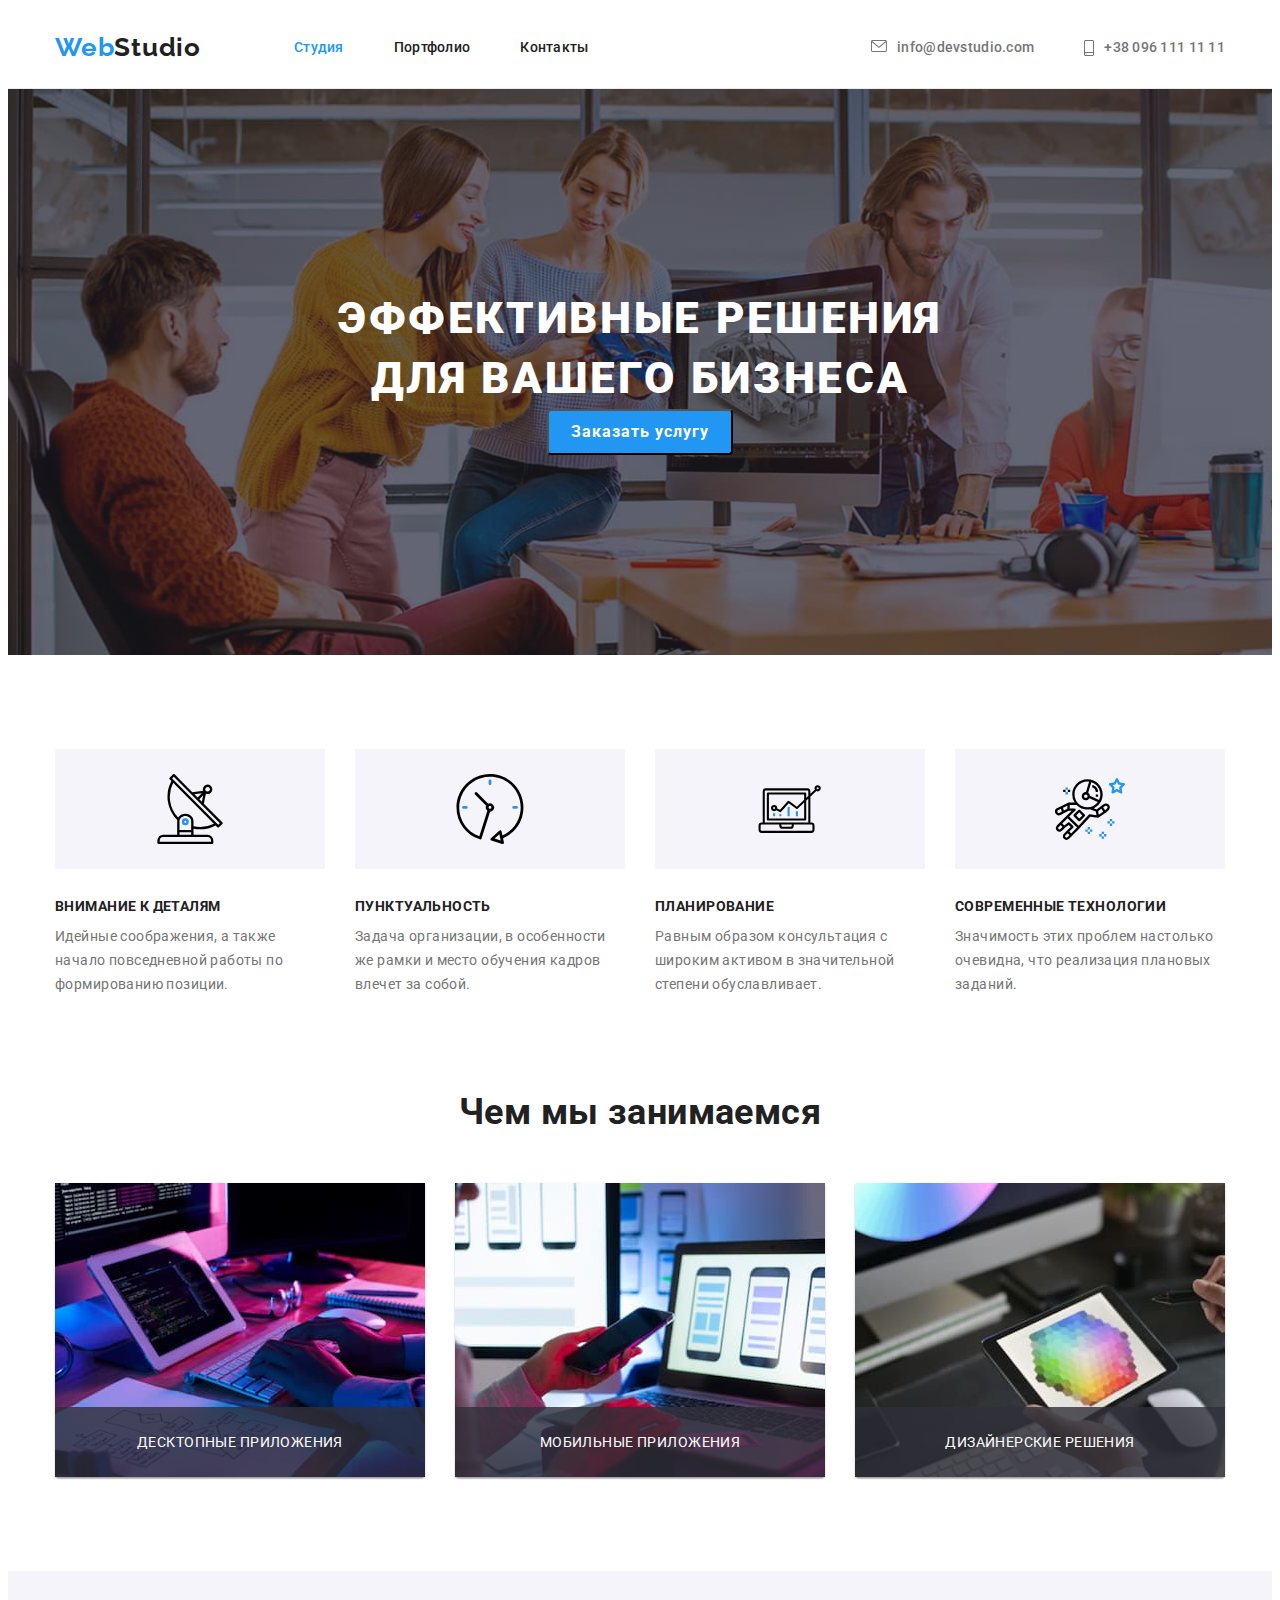
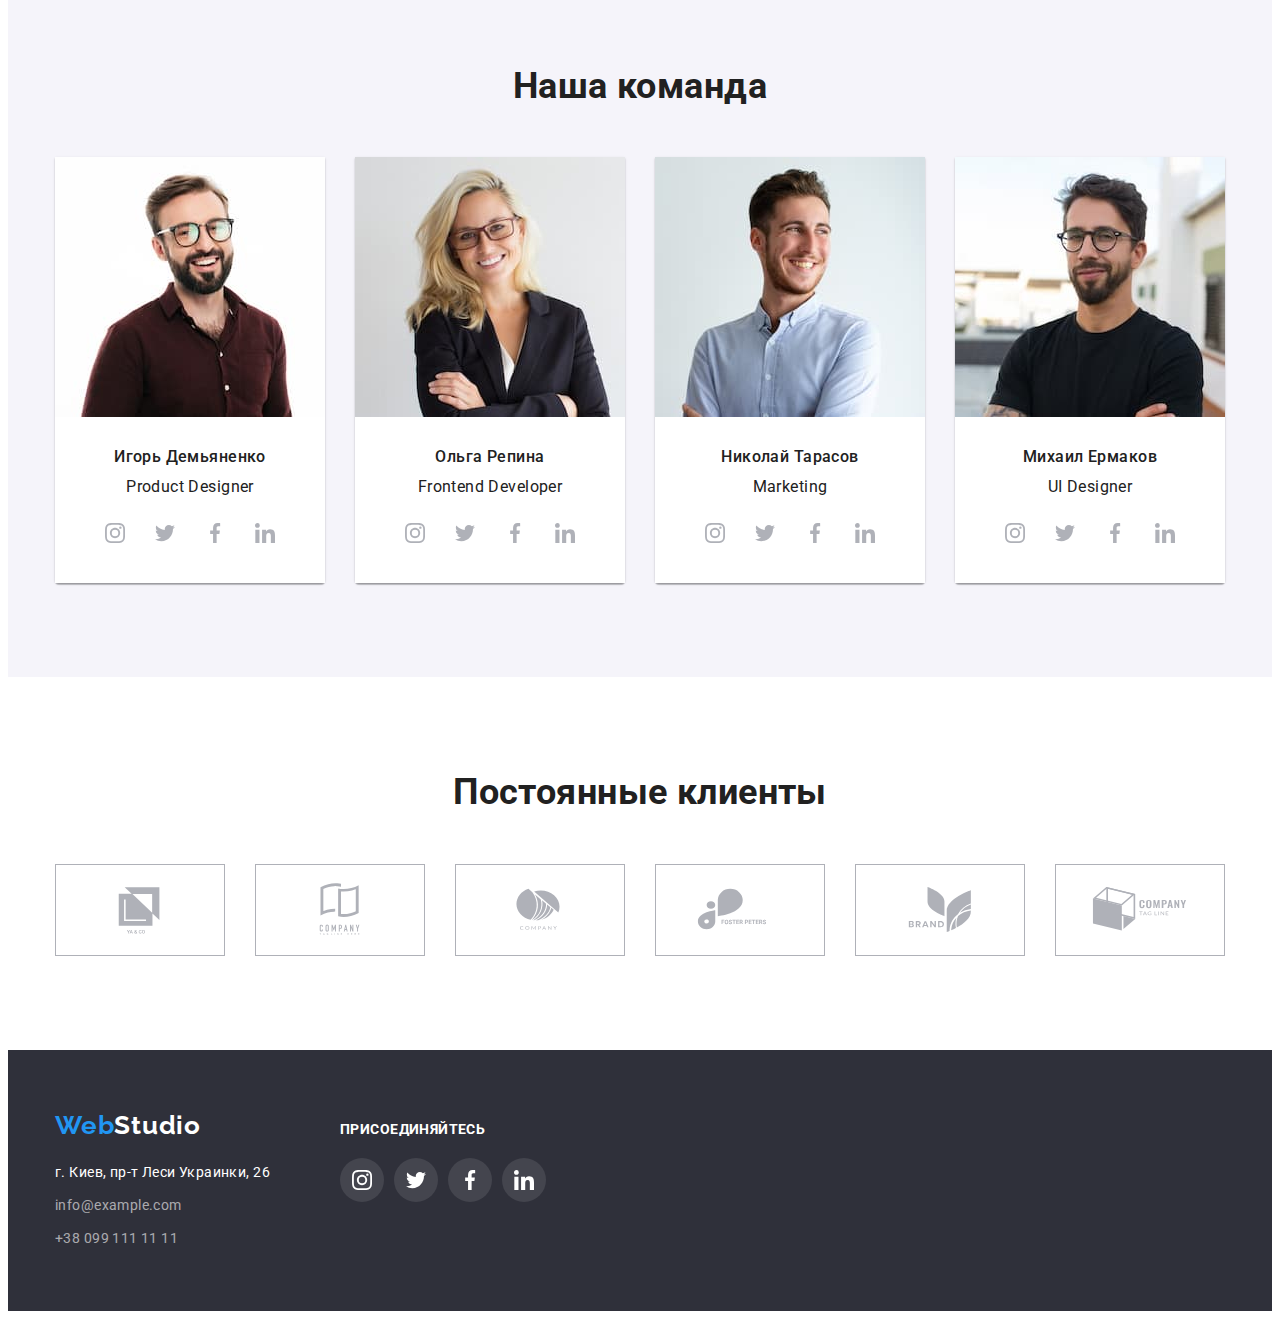
==== index.html @ f49688d1 "Initial commit" ====
<!DOCTYPE html>
<html lang="ru">
  <head>
    <meta charset="UTF-8" />
    <meta http-equiv="X-UA-Compatible" content="IE=edge" />
    <meta name="viewport" content="width=device-width, initial-scale=1.0" />
    <title>Document</title>
    <link
      rel="stylesheet"
      href="https://cdnjs.cloudflare.com/ajax/libs/modern-normalize/1.1.0/modern-normalize.min.css"
      integrity="sha512-wpPYUAdjBVSE4KJnH1VR1HeZfpl1ub8YT/NKx4PuQ5NmX2tKuGu6U/JRp5y+Y8XG2tV+wKQpNHVUX03MfMFn9Q=="
      crossorigin="anonymous"
      referrerpolicy="no-referrer"
    />
    <link rel="stylesheet" href="./css/styles.css" />
    <link rel="preconnect" href="https://fonts.googleapis.com" />
    <link rel="preconnect" href="https://fonts.gstatic.com" crossorigin />
    <link
      href="https://fonts.googleapis.com/css2?family=Raleway:wght@700&family=Roboto:wght@400;500;700;900&display=swap"
      rel="stylesheet"
    />
  </head>

  <body>
    <header class="header">
      <div class="container">
        <!--Робимо верхню рамку-->

        <nav class="nav">
          <a class="logo" href="./index.html" rel="noopener nofollow noreferrer"
            >Web<span class="logo-span">Studio</span></a
          >
          <ul class="nav-list ul">
            <li class="li">
              <a class="navigation-header current" href="./index.html"
                >Студия</a
              >
            </li>
            <li class="li">
              <a class="navigation-header" href="./portfolio.html">Портфолио</a>
            </li>
            <li class="li">
              <a class="navigation-header" href="#">Контакты</a>
            </li>
          </ul>
          <ul class="contacts-list ul">
            <li class="li contacts-icon">
              <a class="navigation-contacts" href="mailto:info@devstudio.com">
                <svg class="contacts-envelope">
                  <use href="./images/icon.svg#icon-envelope"></use>
                </svg>
                info@devstudio.com</a
              >
            </li>
            <li class="li contacts-icon">
              <a class="navigation-contacts" href="tel:+380961111111">
                <svg class="contacts-phone">
                  <use href="./images/icon.svg#icon-smartphone"></use>
                </svg>
                +38 096 111 11 11</a
              >
            </li>
          </ul>
        </nav>
      </div>
    </header>

    <!-- Hero  -->

    <main>
      <section class="hero grey">
        <div class="container">
          <h1 class="hero-header">Эффективные решения для вашего бизнеса</h1>
          <button type="button" class="button primary">Заказать услугу</button>
        </div>
      </section>

      <!-- Описание преимуществ -->

      <section class="advantage">
        <div class="container">
          <h2 hidden>Преимущества</h2>
          <ul class="advant-list li">
            <li class="advant-item">
              <div class="advant-bg">
                <svg class="advant-icon">
                  <use href="./images/icon.svg#icon-antenna-1"></use>
                </svg>
              </div>
              <h3 class="advant-title">ВНИМАНИЕ К ДЕТАЛЯМ</h3>
              <p class="advant-text">
                Идейные соображения, а также начало повседневной работы по
                формированию позиции.
              </p>
            </li>
            <li class="advant-item">
              <div class="advant-bg">
                <svg class="advant-icon">
                  <use href="./images/icon.svg#icon-clock-1"></use>
                </svg>
              </div>
              <h3 class="advant-title">ПУНКТУАЛЬНОСТЬ</h3>
              <p class="advant-text">
                Задача организации, в особенности же рамки и место обучения
                кадров влечет за собой.
              </p>
            </li>
            <li class="advant-item">
              <div class="advant-bg">
                <svg class="advant-icon">
                  <use href="./images/icon.svg#icon-diagram-1"></use>
                </svg>
              </div>
              <h3 class="advant-title">ПЛАНИРОВАНИЕ</h3>
              <p class="advant-text">
                Равным образом консультация с широким активом в значительной
                степени обуславливает.
              </p>
            </li>
            <li class="advant-item">
              <div class="advant-bg">
                <svg class="advant-icon">
                  <use href="./images/icon.svg#icon-astronaut-1"></use>
                </svg>
              </div>
              <h3 class="advant-title">СОВРЕМЕННЫЕ ТЕХНОЛОГИИ</h3>
              <p class="advant-text">
                Значимость этих проблем настолько очевидна, что реализация
                плановых заданий.
              </p>
            </li>
          </ul>
        </div>
      </section>

      <!-- Чем занимаемся -->
      <section class="work">
        <div class="container">
          <h2 class="work-head">Чем мы занимаемся</h2>
          <ul class="work-list li card-set">
            <li class="work-pic card-set-item">
              <img
                src="./images/Coders1.jpg"
                alt="Мы занимаемся кодингом"
                width="370"
                height="294"
              />
              <p class="work-pic-desc">десктопные приложения</p>
            </li>
            <li class="work-pic card-set-item">
              <img
                src="./images/Phones2.jpg"
                alt="Мы занимаемся настройкой телефонов"
                width="370"
                height="294"
              />
              <p class="work-pic-desc">мобильные приложения</p>
            </li>
            <li class="work-pic card-set-item">
              <img
                src="./images/Raduga3.jpg"
                alt="Мы делаем радугу"
                width="370"
                height="294"
              />
              <p class="work-pic-desc">дизайнерские решения</p>
            </li>
          </ul>
        </div>
      </section>

      <!--  Команда-->
      <section class="team">
        <div class="container team-container">
          <h2 class="team-header">Наша команда</h2>
          <ul class="team-list li card-set">
            <li class="card-set-item">
              <figure class="team-pic li">
                <img
                  src="./images/Igor2.jpg"
                  alt="Фотография Игоря Демьяненко"
                  width="270"
                  height="260"
                />
                <figcaption class="team-caption">
                  <h3 class="team-title">Игорь Демьяненко</h3>
                  <p lang="en" class="team-par">Product Designer</p>
                  <ul class="li team-sm-list">
                    <li class="sm-item">
                      <a
                        class="team-social-media"
                        href=""
                        target="_blank"
                        rel="noopener noreference"
                      >
                        <svg class="sm-link">
                          <use href="./images/icon.svg#icon-instagram-1"></use>
                        </svg>
                      </a>
                    </li>
                    <li class="sm-item">
                      <a
                        class="team-social-media"
                        href=""
                        target="_blank"
                        rel="noopener noreference"
                      >
                        <svg class="sm-link">
                          <use href="./images/icon.svg#icon-twitter-1"></use>
                        </svg>
                      </a>
                    </li>
                    <li class="sm-item">
                      <a
                        class="team-social-media"
                        href=""
                        target="_blank"
                        rel="noopener noreference"
                      >
                        <svg class="sm-link">
                          <use href="./images/icon.svg#icon-facebook-1"></use>
                        </svg>
                      </a>
                    </li>
                    <li class="sm-item">
                      <a
                        class="team-social-media"
                        href=""
                        target="_blank"
                        rel="noopener noreference"
                      >
                        <svg class="sm-link">
                          <use href="./images/icon.svg#icon-linkedin-1"></use>
                        </svg>
                      </a>
                    </li>
                  </ul>
                </figcaption>
              </figure>
            </li>
            <li class="card-set-item">
              <figure class="team-pic li">
                <img
                  src="./images/Olga2.jpg"
                  alt="Фотография Ольги Репиной"
                  width="270"
                  height="260"
                />
                <figcaption class="team-caption">
                  <h3 class="team-title">Ольга Репина</h3>
                  <p lang="en" class="team-par">Frontend Developer</p>
                  <ul class="li team-sm-list">
                    <li class="sm-item">
                      <a
                        class="team-social-media"
                        href=""
                        target="_blank"
                        rel="noopener noreference"
                      >
                        <svg class="sm-link">
                          <use href="./images/icon.svg#icon-instagram-1"></use>
                        </svg>
                      </a>
                    </li>
                    <li class="sm-item">
                      <a
                        class="team-social-media"
                        href=""
                        target="_blank"
                        rel="noopener noreference"
                      >
                        <svg class="sm-link">
                          <use href="./images/icon.svg#icon-twitter-1"></use>
                        </svg>
                      </a>
                    </li>
                    <li class="sm-item">
                      <a
                        class="team-social-media"
                        href=""
                        target="_blank"
                        rel="noopener noreference"
                      >
                        <svg class="sm-link">
                          <use href="./images/icon.svg#icon-facebook-1"></use>
                        </svg>
                      </a>
                    </li>
                    <li class="sm-item">
                      <a
                        class="team-social-media"
                        href=""
                        target="_blank"
                        rel="noopener noreference"
                      >
                        <svg class="sm-link">
                          <use href="./images/icon.svg#icon-linkedin-1"></use>
                        </svg>
                      </a>
                    </li>
                  </ul>
                </figcaption>
              </figure>
            </li>
            <li class="card-set-item">
              <figure class="team-pic li">
                <img
                  src="./images/Nikolay2.jpg"
                  alt="Фотография Николая Тарасова"
                  width="270"
                  height="260"
                />
                <figcaption class="team-caption">
                  <h3 class="team-title">Николай Тарасов</h3>
                  <p lang="en" class="team-par">Marketing</p>
                  <ul class="li team-sm-list">
                    <li class="sm-item">
                      <a
                        class="team-social-media"
                        href=""
                        target="_blank"
                        rel="noopener noreference"
                      >
                        <svg class="sm-link">
                          <use href="./images/icon.svg#icon-instagram-1"></use>
                        </svg>
                      </a>
                    </li>
                    <li class="sm-item">
                      <a
                        class="team-social-media"
                        href=""
                        target="_blank"
                        rel="noopener noreference"
                      >
                        <svg class="sm-link">
                          <use href="./images/icon.svg#icon-twitter-1"></use>
                        </svg>
                      </a>
                    </li>
                    <li class="sm-item">
                      <a
                        class="team-social-media"
                        href=""
                        target="_blank"
                        rel="noopener noreference"
                      >
                        <svg class="sm-link">
                          <use href="./images/icon.svg#icon-facebook-1"></use>
                        </svg>
                      </a>
                    </li>
                    <li class="sm-item">
                      <a
                        class="team-social-media"
                        href=""
                        target="_blank"
                        rel="noopener noreference"
                      >
                        <svg class="sm-link">
                          <use href="./images/icon.svg#icon-linkedin-1"></use>
                        </svg>
                      </a>
                    </li>
                  </ul>
                </figcaption>
              </figure>
            </li>
            <li class="card-set-item">
              <figure class="team-pic li">
                <img
                  src="./images/Michail2.jpg"
                  alt="Фотография Михаила Ермакова"
                  width="270"
                  height="260"
                />
                <figcaption class="team-caption">
                  <h3 class="team-title">Михаил Ермаков</h3>
                  <p lang="en" class="team-par">UI Designer</p>
                  <ul class="li team-sm-list">
                    <li class="sm-item">
                      <a
                        class="team-social-media"
                        href=""
                        target="_blank"
                        rel="noopener noreference"
                      >
                        <svg class="sm-link">
                          <use href="./images/icon.svg#icon-instagram-1"></use>
                        </svg>
                      </a>
                    </li>
                    <li class="sm-item">
                      <a
                        class="team-social-media"
                        href=""
                        target="_blank"
                        rel="noopener noreference"
                      >
                        <svg class="sm-link">
                          <use href="./images/icon.svg#icon-twitter-1"></use>
                        </svg>
                      </a>
                    </li>
                    <li class="sm-item">
                      <a
                        class="team-social-media"
                        href=""
                        target="_blank"
                        rel="noopener noreference"
                      >
                        <svg class="sm-link">
                          <use href="./images/icon.svg#icon-facebook-1"></use>
                        </svg>
                      </a>
                    </li>
                    <li class="sm-item">
                      <a
                        class="team-social-media"
                        href=""
                        target="_blank"
                        rel="noopener noreference"
                      >
                        <svg class="sm-link">
                          <use href="./images/icon.svg#icon-linkedin-1"></use>
                        </svg>
                      </a>
                    </li>
                  </ul>
                </figcaption>
              </figure>
            </li>
          </ul>
        </div>
      </section>

      <!-- Постоянные клиенты  -->

      <section class="clients">
        <div class="container">
          <h2 class="clients-header">Постоянные клиенты</h2>
          <ul class="li clients-list">
            <li class="clients-items">
              <a
                class="clients-link"
                href=""
                target="_blank"
                rel="noopener noreference"
                aria-label="Клиент 1"
              >
                <svg class="clients-icon" width="106" height="60">
                  <use href="./images/icon.svg#icon-Logo1"></use>
                </svg>
              </a>
            </li>
            <li class="clients-items">
              <a
                class="clients-link"
                href=""
                target="_blank"
                rel="noopener noreference"
                aria-label="Клиент 2"
              >
                <svg class="clients-icon" width="106" height="60">
                  <use href="./images/icon.svg#icon-Logo2"></use>
                </svg>
              </a>
            </li>
            <li class="clients-items">
              <a
                class="clients-link"
                href=""
                target="_blank"
                rel="noopener noreference"
                aria-label="Клиент 3"
              >
                <svg class="clients-icon" width="106" height="60">
                  <use href="./images/icon.svg#icon-Logo3"></use>
                </svg>
              </a>
            </li>
            <li class="clients-items">
              <a
                class="clients-link"
                href=""
                target="_blank"
                rel="noopener noreference"
                aria-label="Клиент 4"
              >
                <svg class="clients-icon" width="106" height="60">
                  <use href="./images/icon.svg#icon-Logo4"></use>
                </svg>
              </a>
            </li>
            <li class="clients-items">
              <a
                class="clients-link"
                href=""
                target="_blank"
                rel="noopener noreference"
                aria-label="Клиент 5"
              >
                <svg class="clients-icon" width="106" height="60">
                  <use href="./images/icon.svg#icon-Logo5"></use>
                </svg>
              </a>
            </li>
            <li class="clients-items">
              <a
                class="clients-link"
                href=""
                target="_blank"
                rel="noopener noreference"
                aria-label="Клиент 6"
              >
                <svg class="clients-icon" width="106" height="60">
                  <use href="./images/icon.svg#icon-Logo6"></use>
                </svg>
              </a>
            </li>
          </ul>
        </div>
      </section>
    </main>

    <!-- Футтер -->

    <footer class="footer grey">
      <div class="container">
        <ul class="footer-list li">
          <li class="footer-list-item">
            <a class="logo" href="./index.html"
              >Web<span class="logo-footer">Studio</span></a
            >
            <address class="address">
              <ul class="li">
                <li class="address-phisic">г. Киев, пр-т Леси Украинки, 26</li>
                <li class="address-digit mail">
                  <a class="navigation-address" href="mailto:info@example.com"
                    >info@example.com</a
                  >
                </li>
                <li class="address-digit tel">
                  <a class="navigation-address" href="tel:+380991111111"
                    >+38 099 111 11 11</a
                  >
                </li>
              </ul>
            </address>
          </li>
          <li class="footer-list-item">
            <h3 class="footer-header">Присоединяйтесь</h3>
            <ul class="li footer-sm-list">
              <li class="footer-sm-item">
                <a
                  class="footer-social-media"
                  href=""
                  target="_blank"
                  rel="noopener noreference"
                >
                  <svg class="footer-sm-link">
                    <use href="./images/icon.svg#icon-instagram-1"></use>
                  </svg>
                </a>
              </li>
              <li class="footer-sm-item">
                <a
                  class="footer-social-media"
                  href=""
                  target="_blank"
                  rel="noopener noreference"
                >
                  <svg class="footer-sm-link">
                    <use href="./images/icon.svg#icon-twitter-1"></use>
                  </svg>
                </a>
              </li>
              <li class="footer-sm-item">
                <a
                  class="footer-social-media"
                  href=""
                  target="_blank"
                  rel="noopener noreference"
                >
                  <svg class="footer-sm-link">
                    <use href="./images/icon.svg#icon-facebook-1"></use>
                  </svg>
                </a>
              </li>
              <li class="footer-sm-item">
                <a
                  class="footer-social-media"
                  href=""
                  target="_blank"
                  rel="noopener noreference"
                >
                  <svg class="footer-sm-link">
                    <use href="./images/icon.svg#icon-linkedin-1"></use>
                  </svg>
                </a>
              </li>
            </ul>
          </li>
        </ul>
      </div>
    </footer>
  </body>
</html>
---- css/styles.css ----
/* main */
:root{
    /* Colors */
    --color-text-main: #212121;
    --color-text-secondary: #757575;
    --color-button-prima:#FFFFFF;
    --color-button-second:#2196F3;
    --color-botton-hover: #188CE8;
    --color-bg-hero: #2F303A;
    --color-bg-secondary:#F5F4FA;
    --color-border:#EEEEEE;
    --color-header-border: #ECECEC;
    --color-clients: #AFB1B8;
    
    /*Змінні для сітки  */
    --item-number: 3;
    --indent: 30px;
}

/* обнулення стилів */
.li {
    list-style: none;
    margin: 0;
    padding: 0;
}

/* Змінні для сітки */

.card-set{display: flex;
flex-wrap: wrap;
margin: calc(-1 * var(--indent) /2);
}

.card-set-item{flex-basis: calc((100% - var(--indent) * var(--item-number)) / var(--item-number));
margin:calc(var(--indent) / 2)
}

/* селектори тегів */
*,
*::before,
*::after{box-sizing: border-box;}
body {
    font-family: 'Roboto', sans-serif;
    font-size: 14px;
    letter-spacing: 0.03em;
    color: var(--color-text-main);
}
h1,h2,h3,h4,p{
    margin: 0;
}

h2{
    font-weight: 700;
    font-size: 36px;
    line-height: 1.17;
    text-align: center;
}

h3{
    

}
img{display: block;
max-width: 100%;
height:auto;
} 


/* контейнер */

.container{box-sizing: border-box;    

width: 1200px;
padding-left: 15px;
padding-right: 15px;
margin-left: auto;
margin-right: auto;}

/* Верхня рамка */

.header{border-bottom: 1px solid var(--color-header-border);}

.navigation-header {
    text-decoration: none;
    color: var(--color-text-main);
    font-weight: 500;
    line-height: 1.14;
    letter-spacing: 0.02em;}
    
.current {
    color: var(--color-button-second)
}



/* logo */
.logo {
    display: inline-block;

    text-decoration: none;
    color: var(--color-button-second);
    font-family: 'Raleway', sans-serif;
    font-style: normal;
    font-weight: 700;
    font-size: 26px;
    line-height: 1.2;
    letter-spacing: 0.03em;  
}

.logo .logo-span{color: var(--color-text-main);}
.logo-footer{display: inline-flex;
    color: var(--color-button-prima);
margin-bottom: 20px;}

/* Navigation */
.nav{display: flex;
align-items: center;
}

.nav-list{display: flex;
    margin:0;
    padding-left: 0;
margin-left: 93px;}
.nav-list .li + .li {margin-left: 50px;
}


.navigation-contacts{
    color: var(--color-text-secondary);
    text-decoration: none;
    font-weight: 500;
    line-height: 1.14;
    letter-spacing: 0.02em;
}



/* Contacts */
.contacts-list{display: flex;
    margin:0;
    padding-left: 0;
    margin-left: auto;
}
.contacts-list .li + .li{margin-left: 50px;
}

.navigation-header, 
.navigation-contacts{
    display: flex;
    
    padding-top: 32px;
    padding-bottom: 32px;}

.navigation-header:hover,
.navigation-header:focus,
.navigation-contacts:hover,
.navigation-contacts:focus,
.navigation-address:hover,
.navigation-address:focus
 {
    color: var(--color-button-second);
    filter: drop-shadow(rgba(0, 0, 0, 0.25));
}

.contacts-icon{
    display: flex;
    justify-content:center;
    align-items: center;
}
.contacts-envelope{
    width: 16px;
    height: 12px;
    margin-right: 10px;
    fill: currentColor;
}
.contacts-phone {
    width: 10px;
    height: 16px;
    margin-right: 10px;
    fill: currentColor;
}




/* Hero */

.hero{
text-align: center;
align-items: center;

}
.hero-header {
        max-width: 650px;
        margin: 0 auto;
    

    color: var(--color-button-prima);
    font-weight: 900;
    font-size: 44px;
    line-height: 1.36;
    letter-spacing: 0.06em;
    text-transform: uppercase;
  
}
.grey {
    background-color: var(--color-bg-hero);
    padding: 60px 0;
    padding-top: 60px;

 
}
.hero.grey{
    padding: 200px 0;

    background-image: linear-gradient(rgba(47, 48, 58, 0.4), rgba(47, 48, 58, 0.4)), url(../images/Hero.jpg);
    background-size: cover;
}

/* buttons */

.button{
    display: inline-block;
    padding: 6px 22px;
    font-size: 16px;
    border-radius: 4px;
    cursor: pointer;
     
}

.button.primary{
    background-color:var(--color-button-second);
    color: var(--color-button-prima);
    align-items: center;
    font-family: inherit;
    font-weight: 700;
    line-height: 1.88;
    letter-spacing: 0.06em;
    margin: auto;
 }

.button.primary:hover,
.button.primary:focus{background-color: var(--color-botton-hover);}
.button.secondary {
    
    background-color: var(--color-bg-secondary);
    color: var(--color-text-main);
    filter: drop-shadow(rgba(0, 0, 0, 0.25));
    border-color: var(--color-bg-secondary);
    font-family: inherit;
    font-weight: 500;
    line-height: 1.63;
    letter-spacing: 0.03em;
}

.button.secondary:hover,
.button.secondary:focus{
    background-color: var(--color-button-second);
    color: var(--color-button-prima);
    filter: drop-shadow(rgba(0, 0, 0, 0.25));
}

.button.secondary.current {
    background-color: var(--color-button-second);
        color: var(--color-button-prima);
        filter: drop-shadow(rgba(0, 0, 0, 0.25));
    }

/* Описание преимуществ */

.advantage{padding: 94px 0;}
.advant-list, .work-list, .team-list{
    display: flex;
}
/* .advant-list .li+.li {
    margin-left: 30px;
} */

/* 
.advant-item::before{
    content:"";
    display: inline-block;
    width: 270px;
    height: 120px;
    background-color: var(--color-bg-secondary);
    background-image: url("../images/icon.svg#icon-antenna-1");
} */

.advant-bg{
    display: flex;
    justify-content: center;
    align-items: center;

    margin-bottom: 30px;
    background-color: var(--color-bg-secondary);
    
    width: 270px;
    height: 120px;
}
.advant-icon{
    width: 70px;
    height: 70px;
}

/* Чем занимаемся */

.work{padding-bottom: 94px;}

/* Команда */

.card-set-item{
background: #FFFFFF;
   
box-shadow: 0px 1px 3px rgba(0, 0, 0, 0.12),
            0px 1px 1px rgba(0, 0, 0, 0.14), 
            0px 2px 1px rgba(0, 0, 0, 0.2);
border-radius: 0px 0px 4px 4px;
    }

.team-header{
margin-bottom: 50px;}

.team-list{--item-number: 4;
}

.team-caption{padding: 30px;
    background-color: var(--color-button-prima);
  
}

.advant-title.work.team-header.team-title{color:var(--color-text-main);
letter-spacing: 0.03em;}
.advant-text.team-par.portfolio-class {
    color: var(--color-text-secondary);
    text-shadow: gba(0, 0, 0, 0.25);
    letter-spacing: 0.03em;
}

.advant-title{margin: 0 0 10px 0;
    
    font-size: 14px;
    font-weight: 700;
    line-height: 1.14;
    text-transform: uppercase;}

.advant-text{font-weight: 400;
    line-height: 1.71;
    color: var(--color-text-secondary)
   }

.advant-item{margin-right: 30px;}

.team-sm-list{display: flex;
justify-content: center;
gap: 10px
;
}



.team-social-media{
border-radius: 50%;
display: flex;
align-items: center;
justify-content: center;
width: 40px;
height: 40px;
color: var(--color-clients);
}

.team-social-media:hover,
.team-social-media:focus{
    background-color: var(--color-button-second);
    color: var(--color-button-prima);
}

.sm-link{
    max-width: 20px;
    max-height: 20px;
    fill:currentColor;
}
/* Чем занимаемся */

.work-head{margin-bottom: 50px;}
.work-pic{position: relative;}
.work-pic-desc {
    display: flex;
    justify-content: center;
    align-items: center;

    position: absolute;
    bottom: 0;
    left: 0;

    width: 370px;
    height: 70px;

    background-color: rgba(47,48,58,0.8);
    color: var(--color-button-prima);
    text-transform: uppercase;
    
  

}

/* Команда */
.team{background-color: var(--color-bg-secondary);
    padding-top: 94px;
    padding-bottom: 94px;}
.team-title{margin: 0 0 10px 0;
    
    font-weight: 500;
    font-size: 16px;
    line-height: 1.19;
    text-align: center;
    }
.team-par{font-weight: 400;
    font-size: 16px;
    line-height: 1.36;
    text-align: center;
    margin-bottom: 16px;
    }



/* Постоянные клиенты */

.clients{padding: 94px 0;}
.clients-header{padding-bottom: 50px;}

.clients-list{
    display: flex;
    justify-content: center;
    align-items: center;
    gap: 30px;
   
 }


.clients-items{display: flex;}
.clients-link{
    display: flex;
    justify-content: center;
    align-items: center;
 
    color: var(--color-clients);
    background-color: transparent;
    border-color: var(--color-clients);
    border-style: solid;
    border-width: 1px;
    width: 170px;
    height: 92px;
}
.clients-link:not(:last-child) {
    margin-right: 0px;
}
.clients-link:hover,
.clients-link:focus{
    color: var(--color-button-second);
    }

.clients-icon{ 
    fill:currentColor;} 

/* Футтер */

.address{font-weight: 400;
    font-style: normal;
    line-height: 1.71;
    letter-spacing: 0.03em;
}
.address-phisic{color: rgba(255, 255, 255, 1);
    margin-bottom: 9px;
  }

.navigation-address {
    color: rgba(255, 255, 255, 0.6);
    font-family: inherit;
    line-height: 1.71;
    text-decoration: none;}

.footer{margin-bottom: 0%;
}

.mail{ display: block;
    margin-bottom: 9px;}


.footer-list{display: flex;
gap: 70px;
align-items: baseline   ;}

.footer-header{margin-bottom: 20px;

    font-size: 14px;
    Line-height: 1.14;
    text-transform: uppercase;
    color: var(--color-button-prima);
}

.footer-sm-list{display: flex;
gap:10px;}

.footer-social-media {
    border-radius: 50%;
    display: flex;
    align-items: center;
    justify-content: center;
    width: 44px;
    height: 44px;
    color: var(--color-button-prima);
    background-color: rgba(255,255,255,0.1);
}


.footer-social-media:hover,
.footer-social-media:focus {
    background-color: var(--color-button-second);
    color: var(--color-button-prima);
}

.footer-sm-link {
    max-width: 20px;
    max-height: 20px;
    fill: currentColor;
}



/* PORTFOLIO */

.section{padding: 94px 0;}

/* Кнопки фільтрації */


.filters{display: flex;
justify-content: center;
margin-bottom: 34px;
}

.button.secondary{margin-right: 8px;}
.button.secondary:not(:last-child){margin: 0px;}

.portfolio-figure{padding: 20px 24px;
    border-bottom:1px solid var(--color-border);
    border-left: 1px solid var(--color-border);
    border-right: 1px solid var(--color-border);
}
.portfolio-head{margin-bottom: 4px;
    letter-spacing:0.06em;
    font-weight: 700;
    font-size: 18px;
    line-height: 2;
    text-align: left;
} 
.portfolio-class{font-weight: 400;
    font-size: 16px;
    line-height: 1.88;
    letter-spacing: 0.03em;}

.card-set-item.portfolio-item{box-shadow: none;}

.card-set-item.portfolio-item:hover{
    box-shadow: 0px 1px 3px rgba(0, 0, 0, 0.12),
            0px 1px 1px rgba(0, 0, 0, 0.14),
            0px 2px 1px rgba(0, 0, 0, 0.2);
}
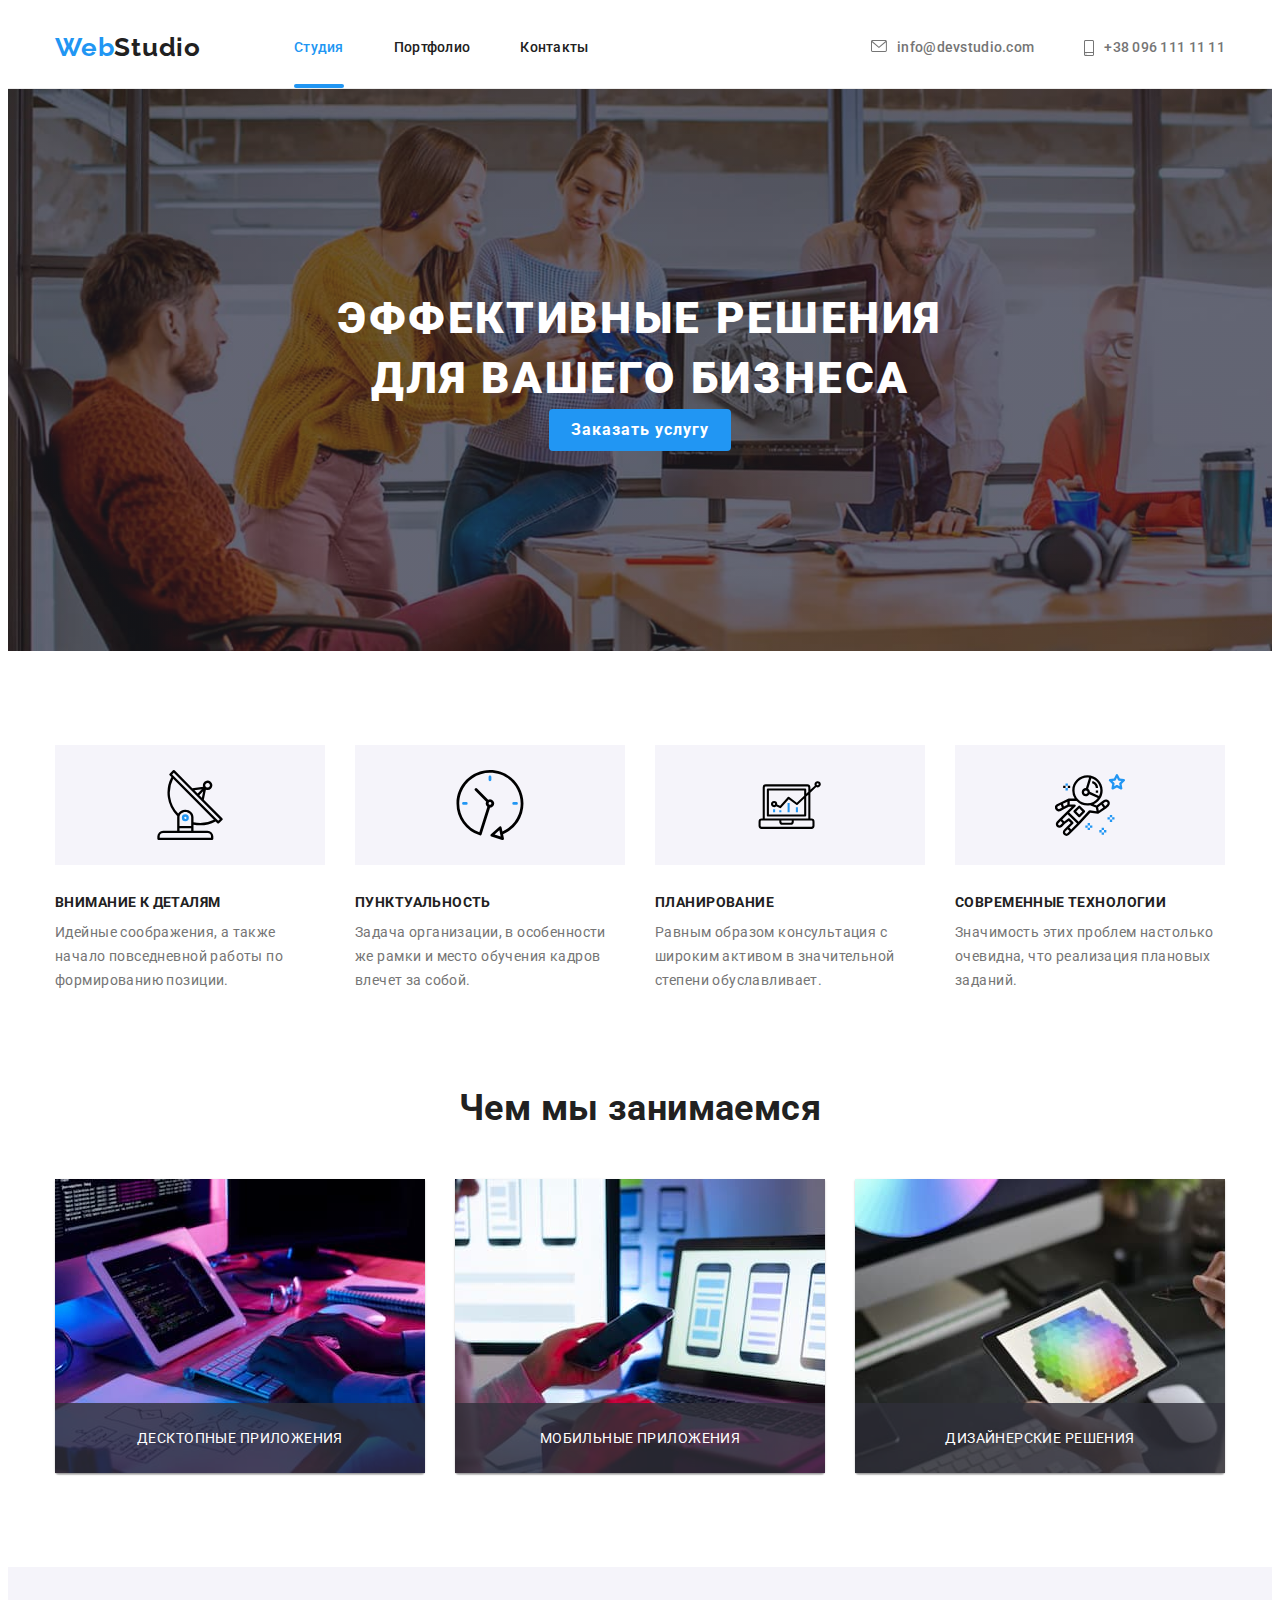
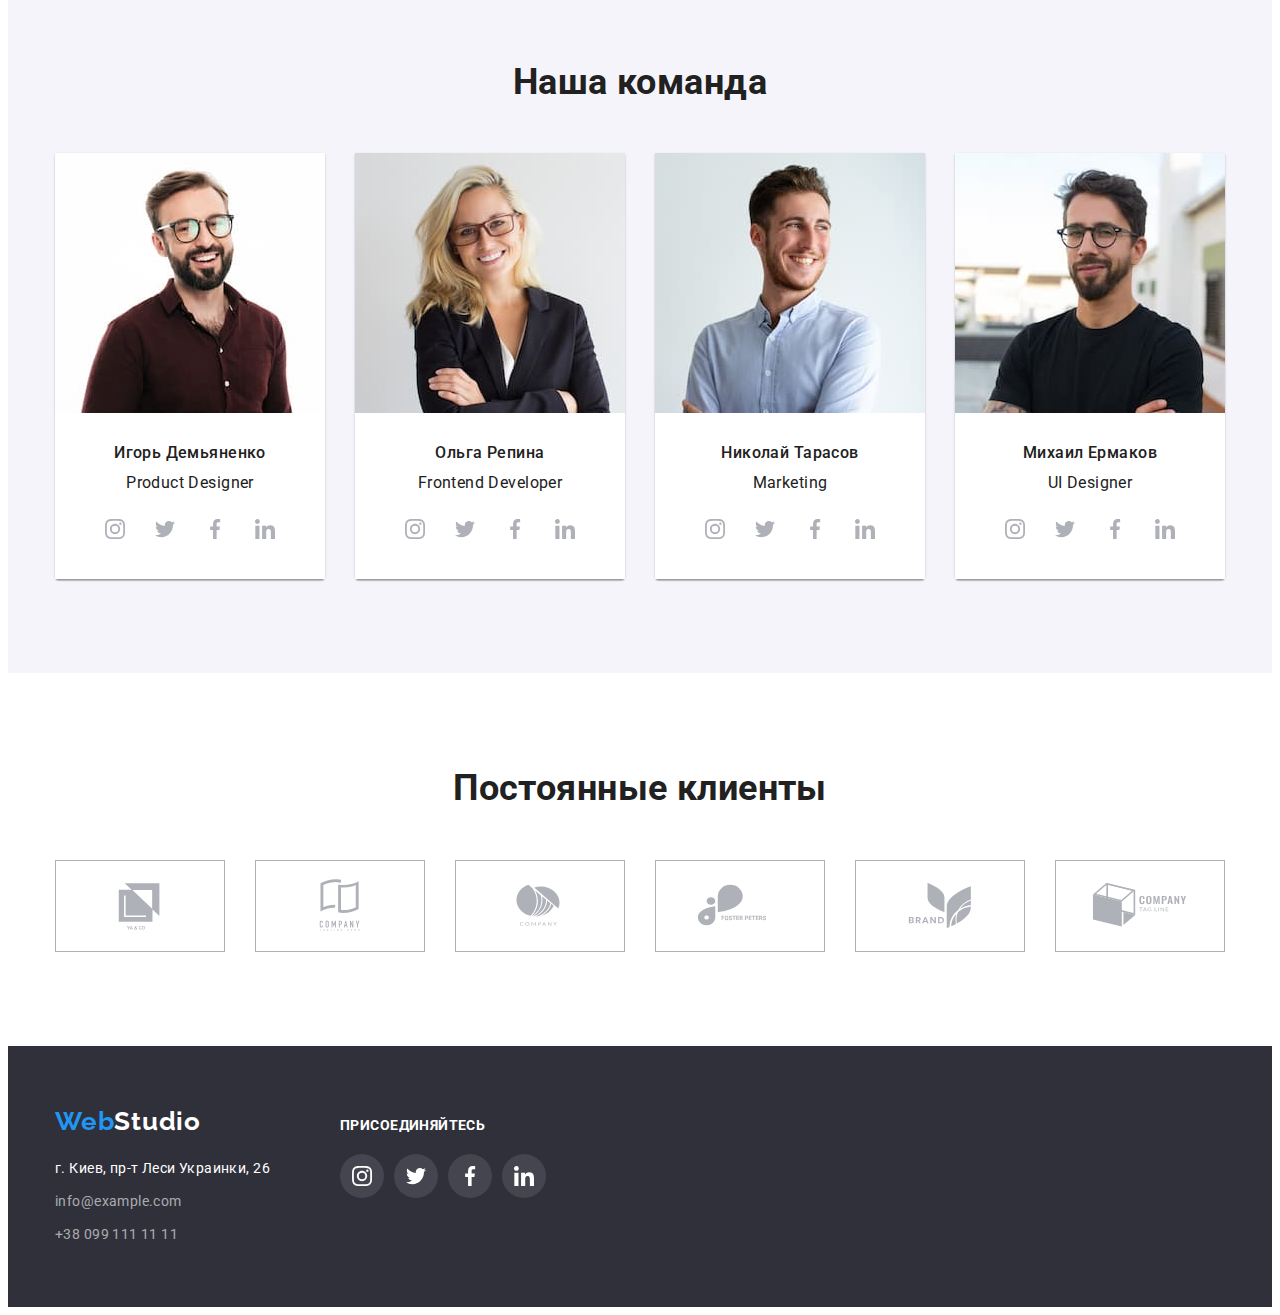
==== commit e6ea3212: "DZ-5" ====
--- a/index.html
+++ b/index.html
@@ -21,7 +21,7 @@
     />
   </head>
 
-  <body>
+  <body data-body>
     <header class="header">
       <div class="container">
         <!--Робимо верхню рамку-->
@@ -71,7 +71,9 @@
       <section class="hero grey">
         <div class="container">
           <h1 class="hero-header">Эффективные решения для вашего бизнеса</h1>
-          <button type="button" class="button primary">Заказать услугу</button>
+          <button type="button" class="button primary" data-modal-open>
+            Заказать услугу
+          </button>
         </div>
       </section>
 
@@ -604,5 +606,16 @@
         </ul>
       </div>
     </footer>
+
+    <div class="backdrop is-hidden" data-modal>
+      <div class="modal">
+        <button class="cls-btn" data-modal-close>
+          <svg width="30" height="30">
+            <use href="./images/icon.svg#close_btn"></use>
+          </svg>
+        </button>
+      </div>
+    </div>
+    <script src="./js/modal.js"></script>
   </body>
 </html>
--- a/css/styles.css
+++ b/css/styles.css
@@ -15,7 +15,14 @@
     /*Змінні для сітки  */
     --item-number: 3;
     --indent: 30px;
-}
+
+    /* Анімашка */
+
+    --animation: 250ms cubic-bezier(0.4, 0, 0.2, 1);
+    
+}
+
+/* Common Styles */
 
 /* обнулення стилів */
 .li {
@@ -33,6 +40,10 @@
 
 .card-set-item{flex-basis: calc((100% - var(--indent) * var(--item-number)) / var(--item-number));
 margin:calc(var(--indent) / 2)
+}
+
+.no-scroll{
+overflow: hidden;
 }
 
 /* селектори тегів */
@@ -56,10 +67,6 @@
     text-align: center;
 }
 
-h3{
-    
-
-}
 img{display: block;
 max-width: 100%;
 height:auto;
@@ -68,7 +75,8 @@
 
 /* контейнер */
 
-.container{box-sizing: border-box;    
+.container{
+box-sizing: border-box;    
 
 width: 1200px;
 padding-left: 15px;
@@ -78,19 +86,39 @@
 
 /* Верхня рамка */
 
-.header{border-bottom: 1px solid var(--color-header-border);}
+.header{
+border-bottom: 1px solid var(--color-header-border);
+}
 
 .navigation-header {
+    position: relative;
+
     text-decoration: none;
-    color: var(--color-text-main);
     font-weight: 500;
     line-height: 1.14;
-    letter-spacing: 0.02em;}
-    
-.current {
+    letter-spacing: 0.02em;
+
+    color: var(--color-text-main);
+ }
+    
+    
+.current { 
     color: var(--color-button-second)
 }
 
+.current::after{
+    content: '';
+
+    position: absolute;
+    bottom: 0;
+
+    width: 100%;
+    height: 4px;
+    border-radius: 4px;
+
+    background-color: var(--color-button-second);
+    color: var(--color-button-second);
+}
 
 
 /* logo */
@@ -98,45 +126,59 @@
     display: inline-block;
 
     text-decoration: none;
-    color: var(--color-button-second);
+   
     font-family: 'Raleway', sans-serif;
     font-style: normal;
     font-weight: 700;
     font-size: 26px;
     line-height: 1.2;
     letter-spacing: 0.03em;  
+
+    color: var(--color-button-second);
 }
 
 .logo .logo-span{color: var(--color-text-main);}
-.logo-footer{display: inline-flex;
-    color: var(--color-button-prima);
-margin-bottom: 20px;}
+
+.logo-footer{
+display: inline-flex;
+
+margin-bottom: 20px;
+
+color: var(--color-button-prima);
+}
 
 /* Navigation */
-.nav{display: flex;
-align-items: center;
-}
-
-.nav-list{display: flex;
-    margin:0;
-    padding-left: 0;
-margin-left: 93px;}
+.nav{
+display: flex;
+align-items: center;
+}
+
+.nav-list{
+display: flex;
+margin:0;
+padding-left: 0;
+margin-left: 93px;
+}
+
 .nav-list .li + .li {margin-left: 50px;
 }
 
 
 .navigation-contacts{
-    color: var(--color-text-secondary);
     text-decoration: none;
     font-weight: 500;
     line-height: 1.14;
     letter-spacing: 0.02em;
-}
+
+    color: var(--color-text-secondary);
+  }
 
 
 
 /* Contacts */
-.contacts-list{display: flex;
+.contacts-list{
+    display: flex;
+   
     margin:0;
     padding-left: 0;
     margin-left: auto;
@@ -149,7 +191,10 @@
     display: flex;
     
     padding-top: 32px;
-    padding-bottom: 32px;}
+    padding-bottom: 32px;
+
+    transition: var(--animation);
+}
 
 .navigation-header:hover,
 .navigation-header:focus,
@@ -171,17 +216,16 @@
     width: 16px;
     height: 12px;
     margin-right: 10px;
+
     fill: currentColor;
 }
 .contacts-phone {
     width: 10px;
     height: 16px;
     margin-right: 10px;
+
     fill: currentColor;
 }
-
-
-
 
 /* Hero */
 
@@ -191,25 +235,24 @@
 
 }
 .hero-header {
-        max-width: 650px;
-        margin: 0 auto;
-    
-
-    color: var(--color-button-prima);
+    max-width: 650px;
+    margin: 0 auto;
+    
     font-weight: 900;
     font-size: 44px;
     line-height: 1.36;
     letter-spacing: 0.06em;
     text-transform: uppercase;
-  
-}
+
+    color: var(--color-button-prima);
+}
+
 .grey {
-    background-color: var(--color-bg-hero);
     padding: 60px 0;
     padding-top: 60px;
-
- 
-}
+    background-color: var(--color-bg-hero);
+}
+
 .hero.grey{
     padding: 200px 0;
 
@@ -221,36 +264,45 @@
 
 .button{
     display: inline-block;
+    
     padding: 6px 22px;
+    
     font-size: 16px;
     border-radius: 4px;
+    border: 0cm;
     cursor: pointer;
-     
+   
+    transition: var(--animation);
 }
 
 .button.primary{
-    background-color:var(--color-button-second);
-    color: var(--color-button-prima);
     align-items: center;
+    margin: auto;
+
     font-family: inherit;
     font-weight: 700;
     line-height: 1.88;
     letter-spacing: 0.06em;
-    margin: auto;
+    
+    background-color: var(--color-button-second);
+    color: var(--color-button-prima);
  }
 
 .button.primary:hover,
-.button.primary:focus{background-color: var(--color-botton-hover);}
+.button.primary:focus{
+    background-color: var(--color-botton-hover);
+}
+
 .button.secondary {
-    
-    background-color: var(--color-bg-secondary);
-    color: var(--color-text-main);
-    filter: drop-shadow(rgba(0, 0, 0, 0.25));
-    border-color: var(--color-bg-secondary);
     font-family: inherit;
     font-weight: 500;
     line-height: 1.63;
     letter-spacing: 0.03em;
+
+    background-color: var(--color-bg-secondary);    
+    color: var(--color-text-main);
+    filter: drop-shadow(rgba(0, 0, 0, 0.25));
+    border-color: var(--color-bg-secondary);
 }
 
 .button.secondary:hover,
@@ -260,11 +312,11 @@
     filter: drop-shadow(rgba(0, 0, 0, 0.25));
 }
 
-.button.secondary.current {
+.button.secondary.choosen {
     background-color: var(--color-button-second);
-        color: var(--color-button-prima);
-        filter: drop-shadow(rgba(0, 0, 0, 0.25));
-    }
+    color: var(--color-button-prima);
+    filter: drop-shadow(rgba(0, 0, 0, 0.25));
+}
 
 /* Описание преимуществ */
 
@@ -274,16 +326,6 @@
 }
 /* .advant-list .li+.li {
     margin-left: 30px;
-} */
-
-/* 
-.advant-item::before{
-    content:"";
-    display: inline-block;
-    width: 270px;
-    height: 120px;
-    background-color: var(--color-bg-secondary);
-    background-image: url("../images/icon.svg#icon-antenna-1");
 } */
 
 .advant-bg{
@@ -291,12 +333,13 @@
     justify-content: center;
     align-items: center;
 
-    margin-bottom: 30px;
-    background-color: var(--color-bg-secondary);
-    
+    margin-bottom: 30px; 
     width: 270px;
     height: 120px;
-}
+
+    background-color: var(--color-bg-secondary);
+}
+
 .advant-icon{
     width: 70px;
     height: 70px;
@@ -315,7 +358,7 @@
             0px 1px 1px rgba(0, 0, 0, 0.14), 
             0px 2px 1px rgba(0, 0, 0, 0.2);
 border-radius: 0px 0px 4px 4px;
-    }
+}
 
 .team-header{
 margin-bottom: 50px;}
@@ -323,247 +366,401 @@
 .team-list{--item-number: 4;
 }
 
-.team-caption{padding: 30px;
-    background-color: var(--color-button-prima);
-  
-}
-
-.advant-title.work.team-header.team-title{color:var(--color-text-main);
-letter-spacing: 0.03em;}
+.team-caption{
+padding: 30px;
+background-color: var(--color-button-prima);
+}
+
+.advant-title.work.team-header.team-title{
+color:var(--color-text-main);
+letter-spacing: 0.03em;
+}
+
 .advant-text.team-par.portfolio-class {
-    color: var(--color-text-secondary);
-    text-shadow: gba(0, 0, 0, 0.25);
-    letter-spacing: 0.03em;
-}
-
-.advant-title{margin: 0 0 10px 0;
-    
-    font-size: 14px;
-    font-weight: 700;
-    line-height: 1.14;
-    text-transform: uppercase;}
-
-.advant-text{font-weight: 400;
-    line-height: 1.71;
-    color: var(--color-text-secondary)
-   }
-
-.advant-item{margin-right: 30px;}
-
-.team-sm-list{display: flex;
-justify-content: center;
-gap: 10px
-;
-}
-
-
+letter-spacing: 0.03em;
+     
+color: var(--color-text-secondary);
+text-shadow: gba(0, 0, 0, 0.25);   
+}
+
+.advant-title{
+margin: 0 0 10px 0;
+    
+font-size: 14px;
+font-weight: 700;
+line-height: 1.14;
+text-transform: uppercase;
+}
+
+.advant-text{
+font-weight: 400;
+line-height: 1.71;
+
+color: var(--color-text-secondary)
+}
+
+.advant-item{
+margin-right: 30px;
+}
+
+.team-sm-list{
+display: flex;
+justify-content: center;
+
+gap: 10px;
+}
 
 .team-social-media{
-border-radius: 50%;
-display: flex;
-align-items: center;
-justify-content: center;
+display: flex;
+align-items: center;
+justify-content: center;
+
 width: 40px;
 height: 40px;
+border-radius: 50%;
+
 color: var(--color-clients);
+
+transition: var(--animation);
 }
 
 .team-social-media:hover,
 .team-social-media:focus{
-    background-color: var(--color-button-second);
-    color: var(--color-button-prima);
+background-color: var(--color-button-second);
+color: var(--color-button-prima);
 }
 
 .sm-link{
-    max-width: 20px;
-    max-height: 20px;
-    fill:currentColor;
-}
+max-width: 20px;
+max-height: 20px;
+fill:currentColor;
+}
+
 /* Чем занимаемся */
 
-.work-head{margin-bottom: 50px;}
-.work-pic{position: relative;}
+.work-head{
+margin-bottom: 50px;
+}
+
+.work-pic{
+position: relative;
+}
+
 .work-pic-desc {
-    display: flex;
-    justify-content: center;
-    align-items: center;
-
-    position: absolute;
-    bottom: 0;
-    left: 0;
-
-    width: 370px;
-    height: 70px;
-
-    background-color: rgba(47,48,58,0.8);
-    color: var(--color-button-prima);
-    text-transform: uppercase;
-    
-  
-
+display: flex;
+justify-content: center;
+align-items: center;
+
+position: absolute;
+bottom: 0;
+left: 0;
+
+width: 370px;
+height: 70px;
+
+background-color: rgba(47,48,58,0.8);
+color: var(--color-button-prima);
+text-transform: uppercase;
 }
 
 /* Команда */
-.team{background-color: var(--color-bg-secondary);
-    padding-top: 94px;
-    padding-bottom: 94px;}
-.team-title{margin: 0 0 10px 0;
-    
-    font-weight: 500;
-    font-size: 16px;
-    line-height: 1.19;
-    text-align: center;
-    }
-.team-par{font-weight: 400;
-    font-size: 16px;
-    line-height: 1.36;
-    text-align: center;
-    margin-bottom: 16px;
-    }
-
-
+
+.team{
+padding-top: 94px;
+padding-bottom: 94px;
+
+background-color: var(--color-bg-secondary);
+}
+
+.team-title{
+margin: 0 0 10px 0;
+    
+font-weight: 500;
+font-size: 16px;
+line-height: 1.19;
+text-align: center;
+}
+
+.team-par{
+font-weight: 400;
+font-size: 16px;
+line-height: 1.36;
+text-align: center;
+margin-bottom: 16px;
+}
 
 /* Постоянные клиенты */
 
-.clients{padding: 94px 0;}
-.clients-header{padding-bottom: 50px;}
+.clients{
+padding: 94px 0;
+}
+
+.clients-header{
+padding-bottom: 50px;
+}
 
 .clients-list{
-    display: flex;
-    justify-content: center;
-    align-items: center;
-    gap: 30px;
-   
- }
-
-
-.clients-items{display: flex;}
+display: flex;
+justify-content: center;
+align-items: center;
+gap: 30px;
+}
+
+.clients-items{
+display: flex;
+}
+
 .clients-link{
-    display: flex;
-    justify-content: center;
-    align-items: center;
+display: flex;
+justify-content: center;
+align-items: center;
  
-    color: var(--color-clients);
-    background-color: transparent;
-    border-color: var(--color-clients);
-    border-style: solid;
-    border-width: 1px;
-    width: 170px;
-    height: 92px;
-}
-.clients-link:not(:last-child) {
+border-width: 1px;
+width: 170px;
+height: 92px;
+border-style: solid;
+
+background-color: transparent;
+color: var(--color-clients);
+border-color: var(--color-clients);
+
+transition: var(--animation);
+}
+
+.clients-link:not(:last-child){
     margin-right: 0px;
 }
+
 .clients-link:hover,
 .clients-link:focus{
-    color: var(--color-button-second);
-    }
+color: var(--color-button-second);
+}
 
 .clients-icon{ 
-    fill:currentColor;} 
+fill:currentColor;
+}
 
 /* Футтер */
 
-.address{font-weight: 400;
-    font-style: normal;
-    line-height: 1.71;
-    letter-spacing: 0.03em;
-}
-.address-phisic{color: rgba(255, 255, 255, 1);
-    margin-bottom: 9px;
-  }
+.address{
+font-weight: 400;
+font-style: normal;
+line-height: 1.71;
+letter-spacing: 0.03em;
+}
+
+.address-phisic{
+color: rgba(255, 255, 255, 1);
+margin-bottom: 9px;
+}
 
 .navigation-address {
-    color: rgba(255, 255, 255, 0.6);
-    font-family: inherit;
-    line-height: 1.71;
-    text-decoration: none;}
-
-.footer{margin-bottom: 0%;
-}
-
-.mail{ display: block;
-    margin-bottom: 9px;}
-
-
-.footer-list{display: flex;
+font-family: inherit;
+line-height: 1.71;
+text-decoration: none;
+
+color: rgba(255, 255, 255, 0.6);
+
+transition: var(--animation);
+}
+
+.footer{
+margin-bottom: 0%;
+}
+
+.mail{
+display: block;
+
+margin-bottom: 9px;
+}
+
+.footer-list{
+display: flex;
 gap: 70px;
-align-items: baseline   ;}
-
-.footer-header{margin-bottom: 20px;
-
-    font-size: 14px;
-    Line-height: 1.14;
-    text-transform: uppercase;
-    color: var(--color-button-prima);
-}
-
-.footer-sm-list{display: flex;
-gap:10px;}
+align-items: baseline;
+}
+
+.footer-header{
+margin-bottom: 20px;
+
+font-size: 14px;
+Line-height: 1.14;
+text-transform: uppercase;
+
+color: var(--color-button-prima);
+}
+
+.footer-sm-list{
+display: flex;
+gap:10px;
+}
 
 .footer-social-media {
-    border-radius: 50%;
-    display: flex;
-    align-items: center;
-    justify-content: center;
-    width: 44px;
-    height: 44px;
-    color: var(--color-button-prima);
-    background-color: rgba(255,255,255,0.1);
+display: flex;
+align-items: center;
+justify-content: center;
+
+width: 44px;
+height: 44px;
+border-radius: 50%;
+
+color: var(--color-button-prima);
+background-color: rgba(255,255,255,0.1);
+
+transition: var(--animation);
 }
 
 
 .footer-social-media:hover,
 .footer-social-media:focus {
-    background-color: var(--color-button-second);
-    color: var(--color-button-prima);
+background-color: var(--color-button-second);
+color: var(--color-button-prima);
 }
 
 .footer-sm-link {
-    max-width: 20px;
-    max-height: 20px;
-    fill: currentColor;
-}
-
-
+max-width: 20px;
+max-height: 20px;
+
+fill: currentColor;
+}
 
 /* PORTFOLIO */
 
-.section{padding: 94px 0;}
+.section{
+padding: 94px 0;
+}
 
 /* Кнопки фільтрації */
 
-
-.filters{display: flex;
-justify-content: center;
+.filters{
+display: flex;
+justify-content: center;
+
 margin-bottom: 34px;
 }
 
-.button.secondary{margin-right: 8px;}
-.button.secondary:not(:last-child){margin: 0px;}
-
-.portfolio-figure{padding: 20px 24px;
-    border-bottom:1px solid var(--color-border);
-    border-left: 1px solid var(--color-border);
-    border-right: 1px solid var(--color-border);
-}
-.portfolio-head{margin-bottom: 4px;
-    letter-spacing:0.06em;
-    font-weight: 700;
-    font-size: 18px;
-    line-height: 2;
-    text-align: left;
+.button.secondary{
+margin-right: 8px;
+}
+
+.button.secondary:not(:last-child){
+margin: 0px;
+}
+
+.portfolio-figure{
+padding: 20px 24px;
+border-bottom:1px solid var(--color-border);
+border-left: 1px solid var(--color-border);
+border-right: 1px solid var(--color-border);
+}
+
+.portfolio-head{
+margin-bottom: 4px;
+letter-spacing:0.06em;
+font-weight: 700;
+font-size: 18px;
+line-height: 2;
+text-align: left;
 } 
-.portfolio-class{font-weight: 400;
-    font-size: 16px;
-    line-height: 1.88;
-    letter-spacing: 0.03em;}
-
-.card-set-item.portfolio-item{box-shadow: none;}
+
+.portfolio-class{
+font-weight: 400;
+font-size: 16px;
+line-height: 1.88;
+letter-spacing: 0.03em;}
+
+.card-set-item.portfolio-item{
+box-shadow: none;
+}
 
 .card-set-item.portfolio-item:hover{
-    box-shadow: 0px 1px 3px rgba(0, 0, 0, 0.12),
+box-shadow: 0px 1px 3px rgba(0, 0, 0, 0.12),
             0px 1px 1px rgba(0, 0, 0, 0.14),
             0px 2px 1px rgba(0, 0, 0, 0.2);
 }
 
+.overlay-container{
+position: relative;
+overflow: hidden;
+}
+
+.overlay{
+position: absolute;
+top: 0;
+left: 0;    
+display: flex;
+justify-content: center;
+align-items: center;
+
+width: 100%;
+height: 100%;
+padding: 63px 24px;
+
+backdrop-filter: blur(50px);
+background-color: rgba(33, 150, 243, 0.9);
+
+font-size: 18px;
+line-height: 1.33;
+color: var(--color-button-prima);
+
+transform: translatey(100%);
+transition: transform var(--animation);
+}
+
+.overlay-container:hover .overlay {
+transform: translate(0%);
+overflow: hidden;
+}
+
+/* modal window */
+
+.backdrop{
+position: fixed;
+opacity: 1;
+visibility: visible;
+pointer-events: initial;
+
+top:0;
+left: 0;
+
+width: 100%;
+height: 100%;
+
+background-color: rgba(0, 0, 0, 0.2);
+
+
+transition: opacity var(--animation), visibility var(--animation);
+}
+
+.backdrop.is-hidden{
+opacity: 0;
+visibility: hidden;
+pointer-events: none;
+}
+
+.modal{
+position: absolute;
+left: 50%;
+transform: translate(-50%, -50%);
+top: 50%;
+
+min-width: 528px;
+min-height: 581px;
+
+background-color: var(--color-button-prima);
+}
+
+.cls-btn {
+display: flex;
+justify-content: center;
+align-items: center;
+
+border: 0;
+padding: 0;
+background-color: transparent;
+
+position: absolute;
+top: 0;
+right: 0;
+cursor: pointer;
+}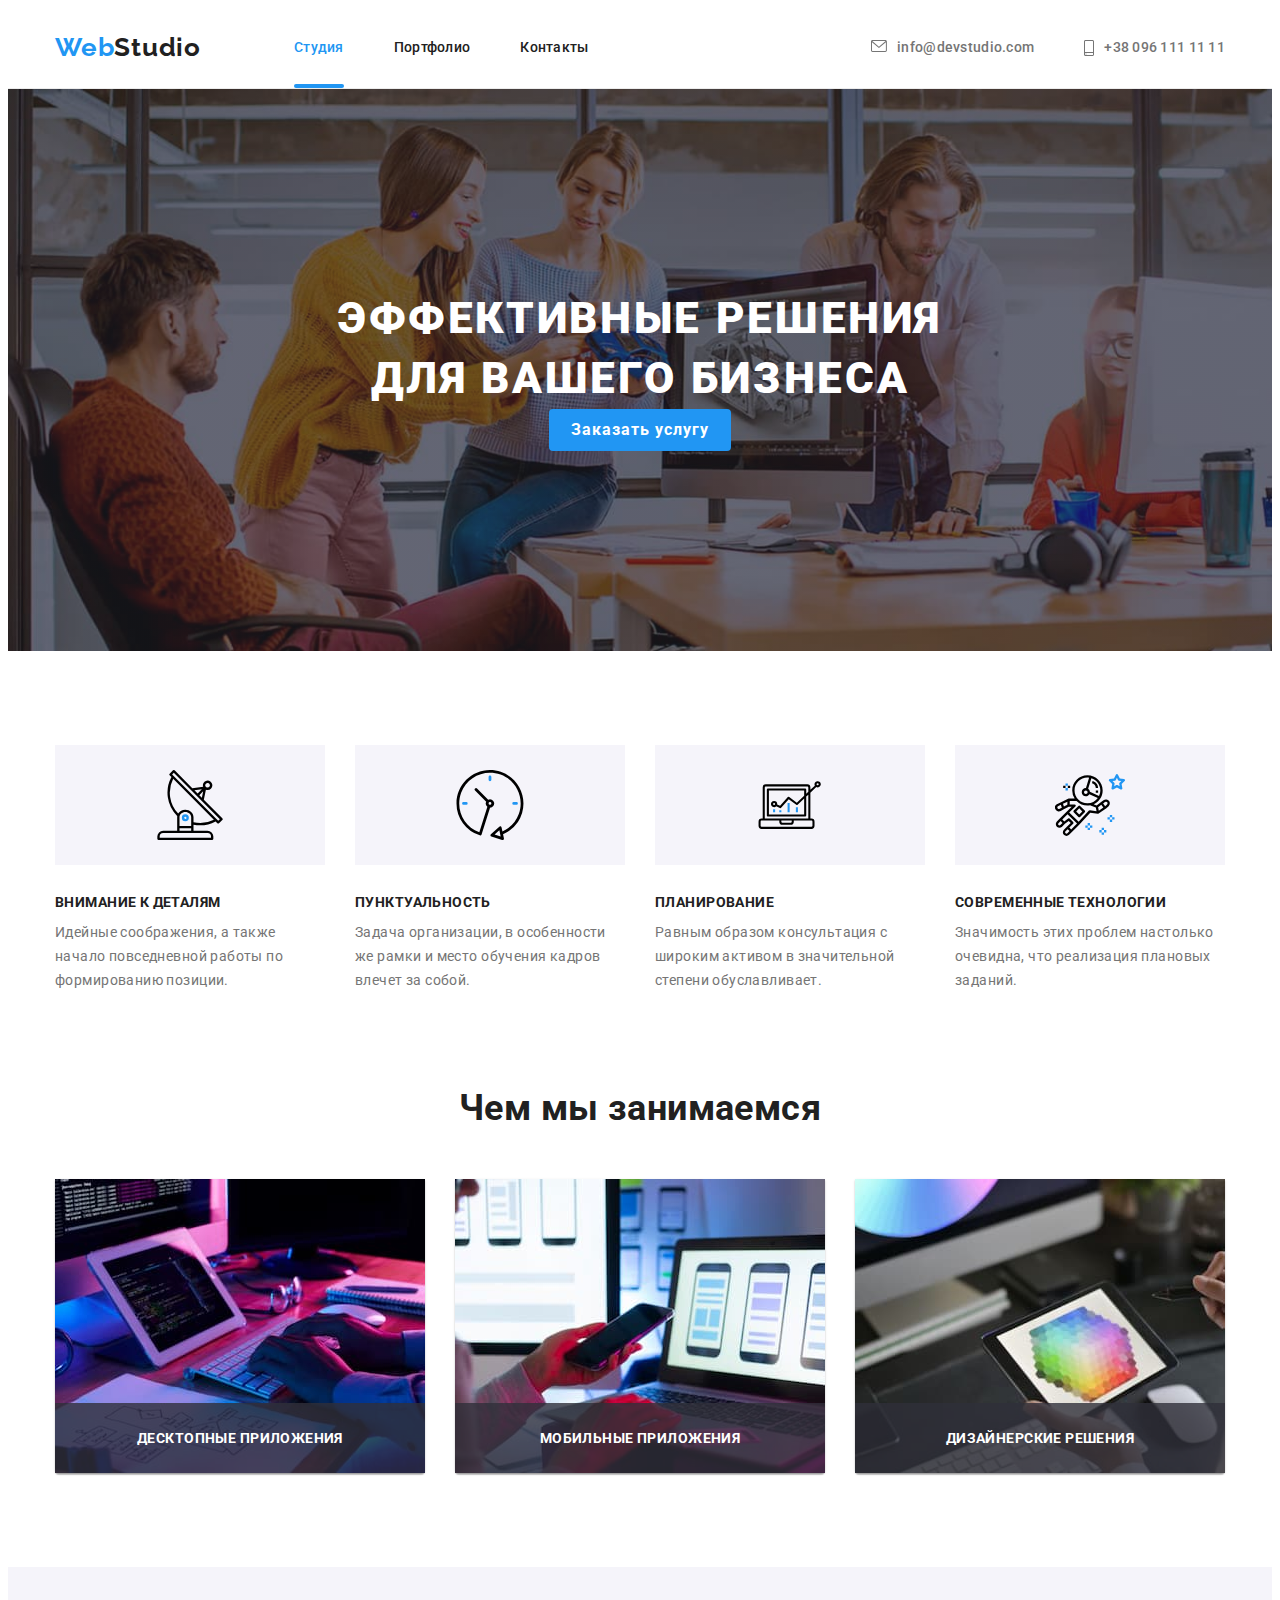
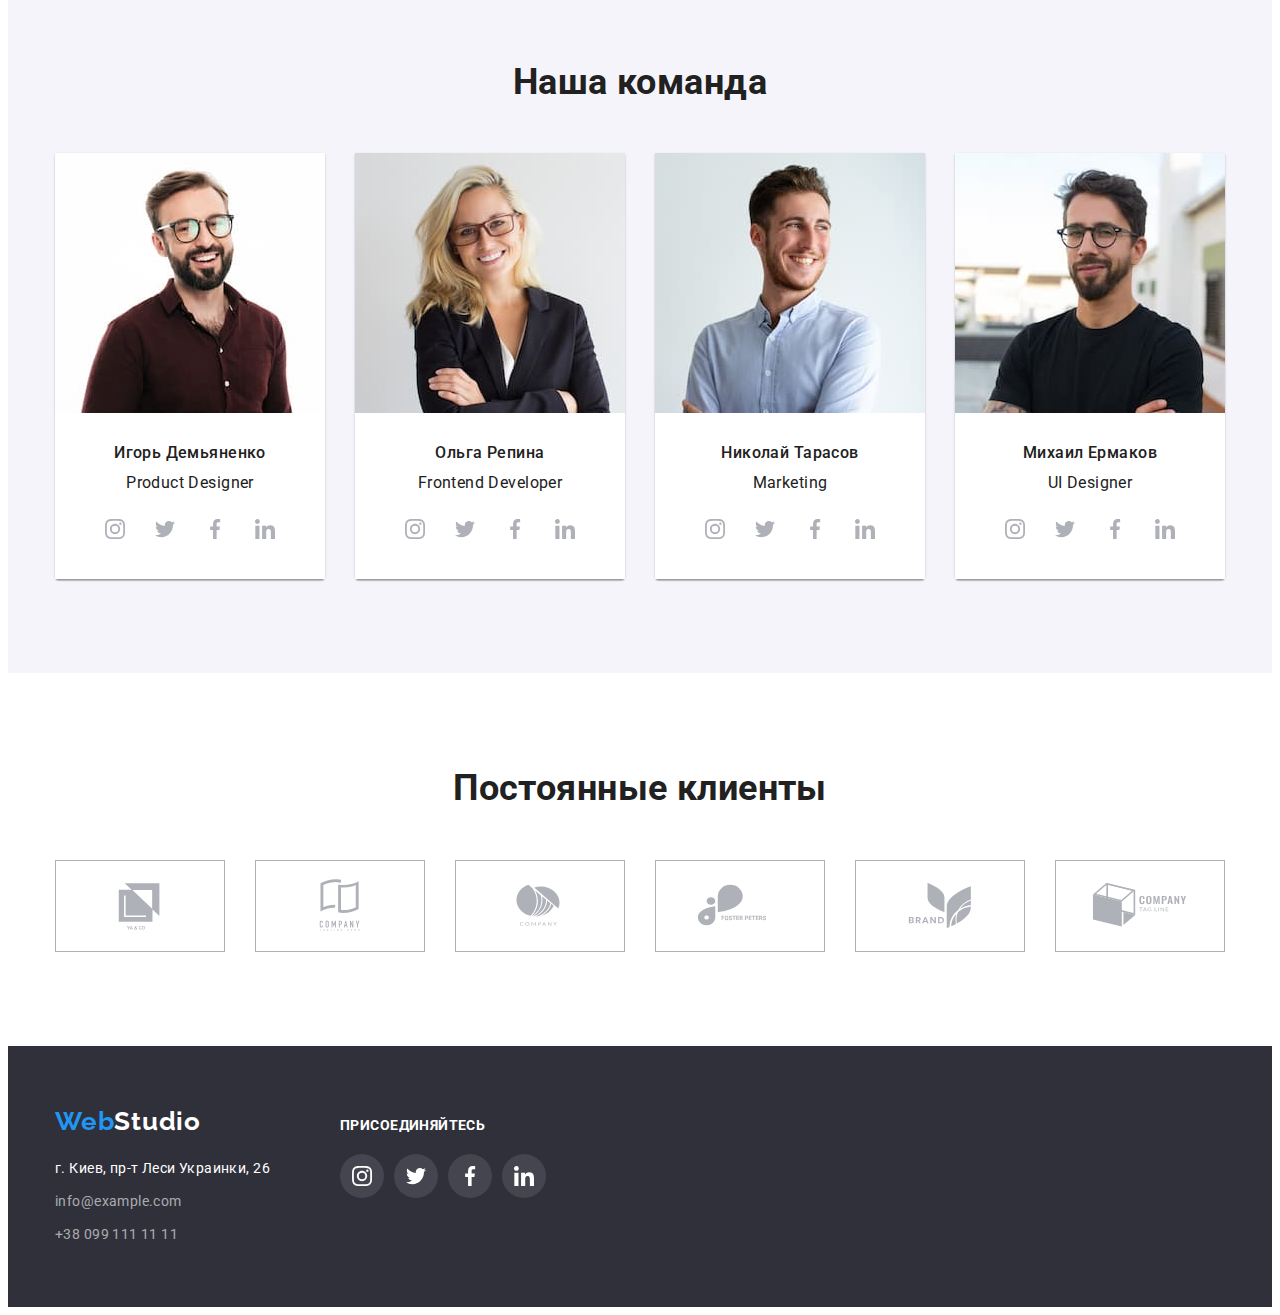
==== commit 39755f53: "DZ поправки" ====
--- a/index.html
+++ b/index.html
@@ -610,7 +610,7 @@
     <div class="backdrop is-hidden" data-modal>
       <div class="modal">
         <button class="cls-btn" data-modal-close>
-          <svg width="30" height="30">
+          <svg width="18" height="18">
             <use href="./images/icon.svg#close_btn"></use>
           </svg>
         </button>
--- a/css/styles.css
+++ b/css/styles.css
@@ -193,7 +193,7 @@
     padding-top: 32px;
     padding-bottom: 32px;
 
-    transition: var(--animation);
+    transition: color var(--animation);
 }
 
 .navigation-header:hover,
@@ -272,7 +272,7 @@
     border: 0cm;
     cursor: pointer;
    
-    transition: var(--animation);
+    transition: color var(--animation);
 }
 
 .button.primary{
@@ -421,7 +421,7 @@
 
 color: var(--color-clients);
 
-transition: var(--animation);
+transition: color var(--animation);
 }
 
 .team-social-media:hover,
@@ -457,6 +457,7 @@
 
 width: 370px;
 height: 70px;
+font-weight: 700;
 
 background-color: rgba(47,48,58,0.8);
 color: var(--color-button-prima);
@@ -524,7 +525,7 @@
 color: var(--color-clients);
 border-color: var(--color-clients);
 
-transition: var(--animation);
+transition: color var(--animation);
 }
 
 .clients-link:not(:last-child){
@@ -561,7 +562,7 @@
 
 color: rgba(255, 255, 255, 0.6);
 
-transition: var(--animation);
+transition: color var(--animation);
 }
 
 .footer{
@@ -607,7 +608,7 @@
 color: var(--color-button-prima);
 background-color: rgba(255,255,255,0.1);
 
-transition: var(--animation);
+transition: color var(--animation);
 }
 
 
@@ -707,7 +708,7 @@
 transition: transform var(--animation);
 }
 
-.overlay-container:hover .overlay {
+.portfolio-item:hover .overlay {
 transform: translate(0%);
 overflow: hidden;
 }
@@ -739,6 +740,7 @@
 }
 
 .modal{
+display: block;
 position: absolute;
 left: 50%;
 transform: translate(-50%, -50%);
@@ -755,12 +757,17 @@
 justify-content: center;
 align-items: center;
 
+width: 30px;height: 30px;
 border: 0;
 padding: 0;
-background-color: transparent;
+background-color: var(--color-button-prima) ;
+border-style: solid;
+border-width: 1px;
+border-radius: 50%;
+border-color: rgba(0, 0, 0, 0.1) ;
 
 position: absolute;
-top: 0;
-right: 0;
+top: 8px;
+right: 8px;
 cursor: pointer;
 }